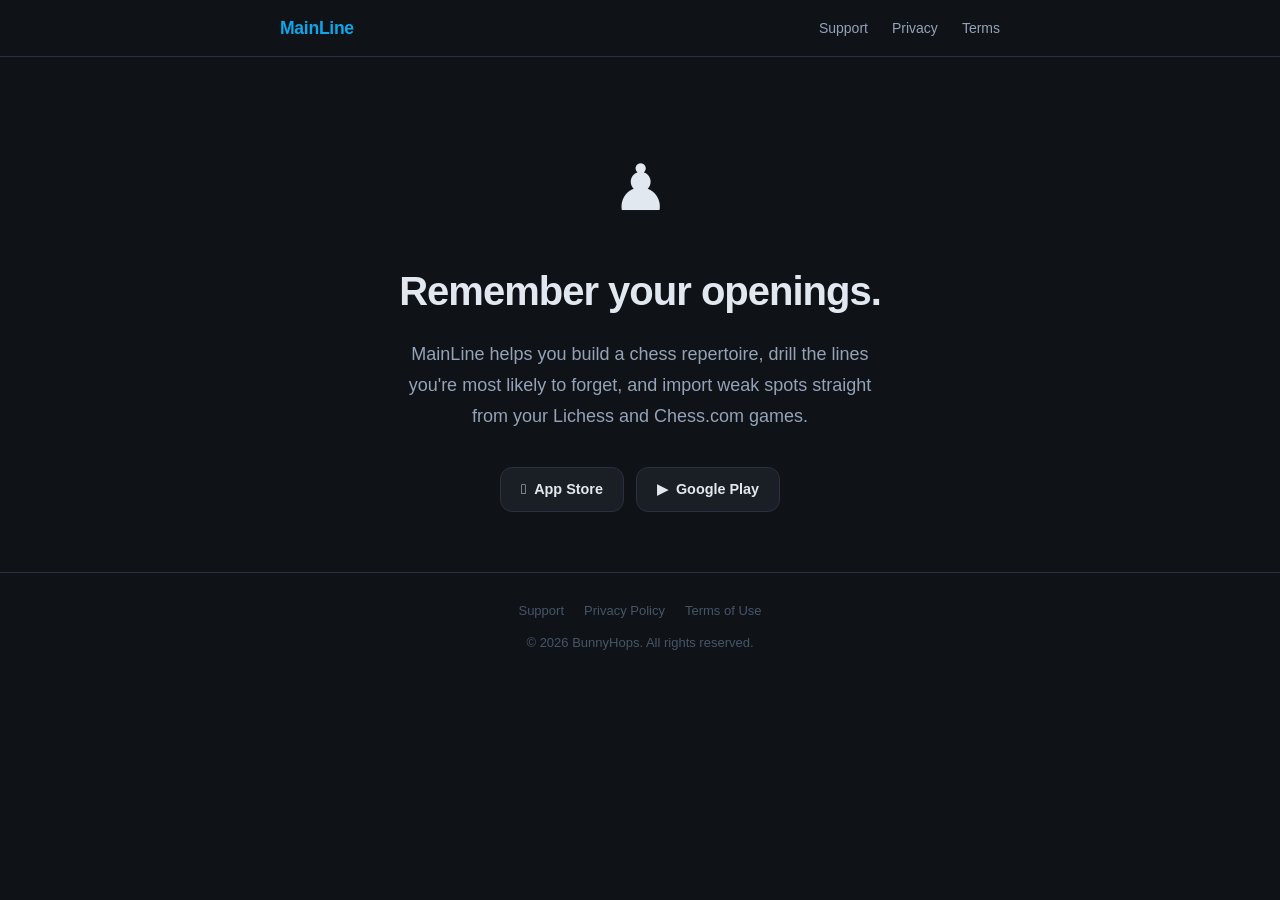
==== index.html @ b72d50e3 "Initial commit" ====
<!DOCTYPE html>
<html lang="en">
<head>
  <meta charset="UTF-8" />
  <meta name="viewport" content="width=device-width, initial-scale=1.0" />
  <title>MainLine — Chess Opening Trainer</title>
  <meta name="description" content="MainLine helps you remember chess openings faster. Build your repertoire, drill the lines you're most likely to forget, and import weak spots from your games." />
  <link rel="stylesheet" href="style.css" />
</head>
<body>

  <nav>
    <div class="nav-inner">
      <span class="nav-brand">MainLine</span>
      <ul class="nav-links">
        <li><a href="support/">Support</a></li>
        <li><a href="privacy/">Privacy</a></li>
        <li><a href="terms/">Terms</a></li>
      </ul>
    </div>
  </nav>

  <div class="hero">
    <span class="hero-icon">♟</span>
    <h1>Remember your openings.</h1>
    <p>MainLine helps you build a chess repertoire, drill the lines you're most likely to forget, and import weak spots straight from your Lichess and Chess.com games.</p>
    <div class="badge-row">
      <a class="badge-btn" href="https://apps.apple.com/app/id6738900856" target="_blank" rel="noopener">
        &#xf8ff;&nbsp; App Store
      </a>
      <a class="badge-btn" href="https://play.google.com/store/apps/details?id=com.benjamin.mainline" target="_blank" rel="noopener">
        ▶&nbsp; Google Play
      </a>
    </div>
  </div>

  <footer>
    <div class="footer-inner">
      <ul class="footer-links">
        <li><a href="support/">Support</a></li>
        <li><a href="privacy/">Privacy Policy</a></li>
        <li><a href="terms/">Terms of Use</a></li>
      </ul>
      <p class="footer-copy">&copy; 2026 BunnyHops. All rights reserved.</p>
    </div>
  </footer>

</body>
</html>
---- style.css ----
/* ── Reset & base ── */
*, *::before, *::after { box-sizing: border-box; margin: 0; padding: 0; }

:root {
  --bg:         #0f1216;
  --surface:    #1a1f26;
  --border:     #2a3040;
  --accent:     #0ea5e9;
  --text:       #e2e8f0;
  --text-sub:   #94a3b8;
  --text-muted: #475569;
  --radius:     12px;
  --max-w:      720px;
}

html { font-size: 16px; scroll-behavior: smooth; }

body {
  background: var(--bg);
  color: var(--text);
  font-family: -apple-system, BlinkMacSystemFont, 'Segoe UI', Helvetica, Arial, sans-serif;
  line-height: 1.6;
  -webkit-font-smoothing: antialiased;
}

a { color: var(--accent); text-decoration: none; }
a:hover { text-decoration: underline; }

/* ── Nav ── */
nav {
  border-bottom: 1px solid var(--border);
  padding: 0 24px;
}
.nav-inner {
  max-width: var(--max-w);
  margin: 0 auto;
  height: 56px;
  display: flex;
  align-items: center;
  justify-content: space-between;
}
.nav-brand {
  font-size: 1.1rem;
  font-weight: 700;
  color: var(--accent);
  letter-spacing: -0.3px;
}
.nav-links {
  display: flex;
  gap: 24px;
  list-style: none;
}
.nav-links a {
  color: var(--text-sub);
  font-size: 0.875rem;
}
.nav-links a:hover { color: var(--text); text-decoration: none; }

/* ── Page wrapper ── */
.page {
  max-width: var(--max-w);
  margin: 0 auto;
  padding: 48px 24px 80px;
}

/* ── Hero (index only) ── */
.hero {
  text-align: center;
  padding: 80px 24px 60px;
  max-width: var(--max-w);
  margin: 0 auto;
}
.hero-icon {
  font-size: 4rem;
  margin-bottom: 20px;
  display: block;
}
.hero h1 {
  font-size: 2.5rem;
  font-weight: 800;
  letter-spacing: -1px;
  color: var(--text);
  margin-bottom: 16px;
}
.hero p {
  font-size: 1.125rem;
  color: var(--text-sub);
  max-width: 480px;
  margin: 0 auto 36px;
  line-height: 1.7;
}
.badge-row {
  display: flex;
  gap: 12px;
  justify-content: center;
  flex-wrap: wrap;
}
.badge-btn {
  display: inline-flex;
  align-items: center;
  gap: 8px;
  background: var(--surface);
  border: 1px solid var(--border);
  border-radius: var(--radius);
  padding: 10px 20px;
  color: var(--text);
  font-size: 0.9rem;
  font-weight: 600;
  transition: border-color 0.15s, background 0.15s;
}
.badge-btn:hover { border-color: var(--accent); text-decoration: none; }

/* ── Legal / content pages ── */
.page-header {
  margin-bottom: 40px;
  padding-bottom: 24px;
  border-bottom: 1px solid var(--border);
}
.page-header h1 {
  font-size: 2rem;
  font-weight: 800;
  letter-spacing: -0.5px;
  margin-bottom: 8px;
}
.page-header .meta {
  color: var(--text-muted);
  font-size: 0.875rem;
}

.prose h2 {
  font-size: 1.125rem;
  font-weight: 700;
  color: var(--text);
  margin: 36px 0 10px;
}
.prose h3 {
  font-size: 1rem;
  font-weight: 600;
  color: var(--text-sub);
  margin: 24px 0 8px;
}
.prose p {
  color: var(--text-sub);
  margin-bottom: 14px;
  font-size: 0.9375rem;
}
.prose ul, .prose ol {
  color: var(--text-sub);
  padding-left: 20px;
  margin-bottom: 14px;
  font-size: 0.9375rem;
}
.prose li { margin-bottom: 6px; }
.prose a { color: var(--accent); }
.prose strong { color: var(--text); font-weight: 600; }

/* ── Support cards ── */
.support-grid {
  display: grid;
  gap: 16px;
  margin-top: 32px;
}
.support-card {
  background: var(--surface);
  border: 1px solid var(--border);
  border-radius: var(--radius);
  padding: 24px;
}
.support-card h3 {
  font-size: 1rem;
  font-weight: 700;
  color: var(--text);
  margin-bottom: 8px;
}
.support-card p {
  color: var(--text-sub);
  font-size: 0.9rem;
  margin-bottom: 14px;
}
.support-card a.btn {
  display: inline-block;
  background: var(--accent);
  color: #fff;
  font-weight: 700;
  font-size: 0.875rem;
  padding: 8px 18px;
  border-radius: 8px;
}
.support-card a.btn:hover { opacity: 0.9; text-decoration: none; }

/* ── Footer ── */
footer {
  border-top: 1px solid var(--border);
  padding: 24px;
  text-align: center;
}
.footer-inner {
  max-width: var(--max-w);
  margin: 0 auto;
  display: flex;
  flex-direction: column;
  align-items: center;
  gap: 10px;
}
.footer-links {
  display: flex;
  gap: 20px;
  list-style: none;
}
.footer-links a {
  color: var(--text-muted);
  font-size: 0.8125rem;
}
.footer-links a:hover { color: var(--text-sub); text-decoration: none; }
.footer-copy {
  color: var(--text-muted);
  font-size: 0.8125rem;
}

/* ── Responsive ── */
@media (max-width: 600px) {
  .hero h1 { font-size: 1.875rem; }
  .page { padding: 32px 16px 64px; }
  nav { padding: 0 16px; }
}
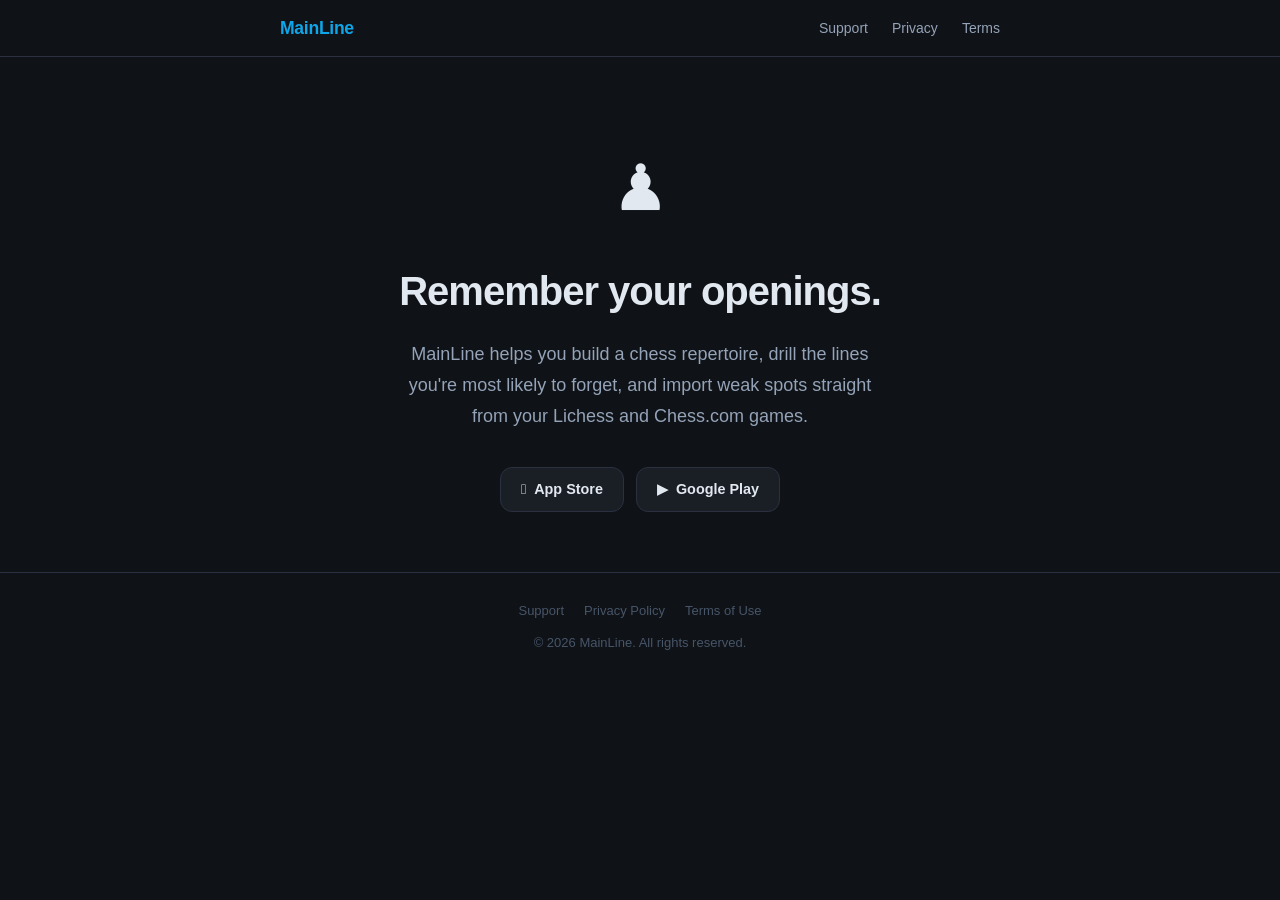
==== commit 885d14ce: "Improved copy" ====
--- a/index.html
+++ b/index.html
@@ -41,7 +41,7 @@
         <li><a href="privacy/">Privacy Policy</a></li>
         <li><a href="terms/">Terms of Use</a></li>
       </ul>
-      <p class="footer-copy">&copy; 2026 BunnyHops. All rights reserved.</p>
+      <p class="footer-copy">&copy; 2026 MainLine. All rights reserved.</p>
     </div>
   </footer>
 
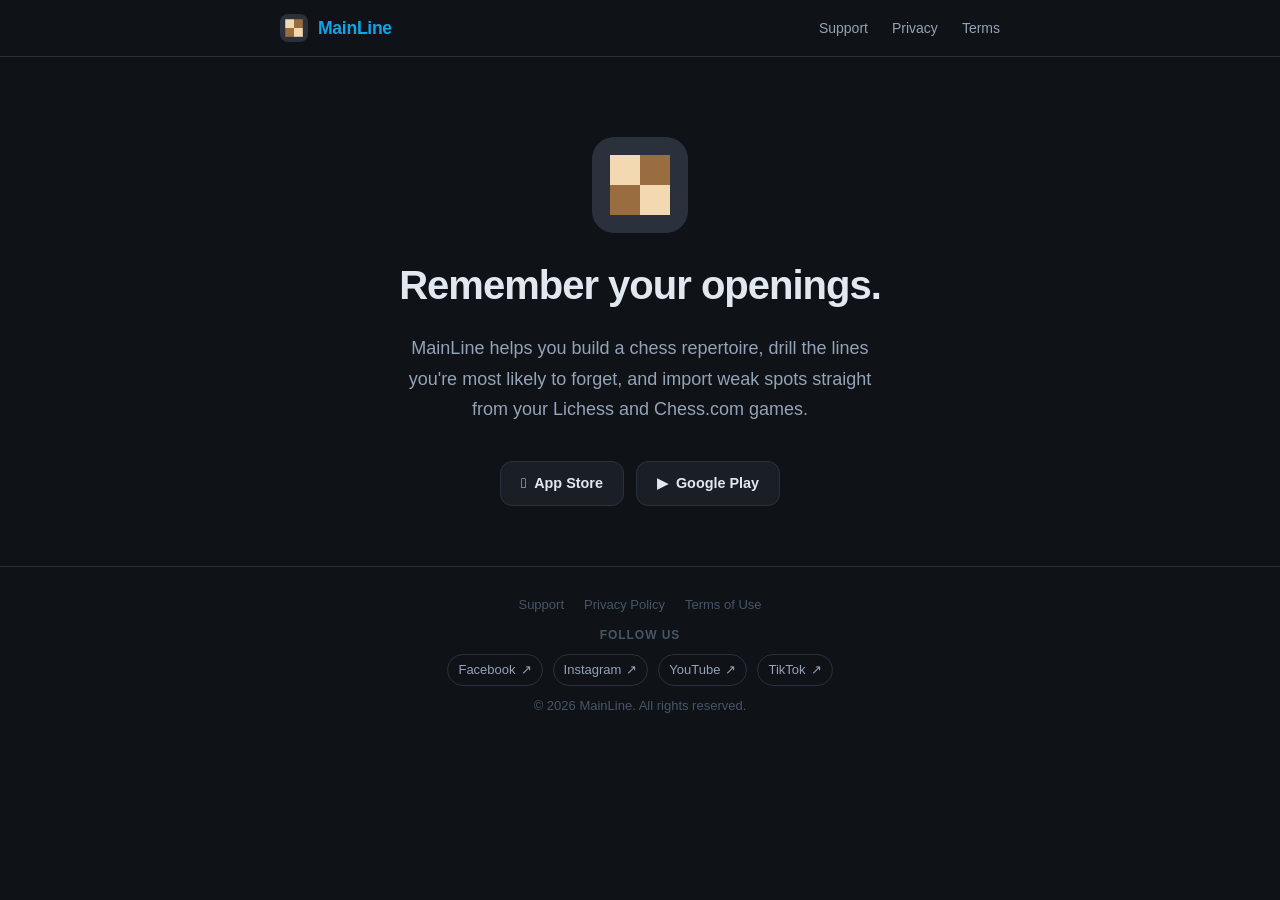
==== commit 372ad283: "Update terms of service + add socials" ====
--- a/index.html
+++ b/index.html
@@ -11,7 +11,10 @@
 
   <nav>
     <div class="nav-inner">
-      <span class="nav-brand">MainLine</span>
+      <a class="nav-brand" href="./">
+        <img src="assets/mainline-logo.png" alt="MainLine logo" />
+        <span>MainLine</span>
+      </a>
       <ul class="nav-links">
         <li><a href="support/">Support</a></li>
         <li><a href="privacy/">Privacy</a></li>
@@ -21,7 +24,7 @@
   </nav>
 
   <div class="hero">
-    <span class="hero-icon">♟</span>
+    <img class="hero-logo" src="assets/mainline-logo.png" alt="MainLine app logo" />
     <h1>Remember your openings.</h1>
     <p>MainLine helps you build a chess repertoire, drill the lines you're most likely to forget, and import weak spots straight from your Lichess and Chess.com games.</p>
     <div class="badge-row">
@@ -41,6 +44,15 @@
         <li><a href="privacy/">Privacy Policy</a></li>
         <li><a href="terms/">Terms of Use</a></li>
       </ul>
+      <div class="footer-social">
+        <p class="footer-social-label">Follow Us</p>
+        <ul class="footer-social-links">
+          <li><a href="https://www.facebook.com/profile.php?id=61575449865300" target="_blank" rel="noopener">Facebook <span aria-hidden="true">↗</span></a></li>
+          <li><a href="https://www.instagram.com/mainline_chess/" target="_blank" rel="noopener">Instagram <span aria-hidden="true">↗</span></a></li>
+          <li><a href="https://www.youtube.com/channel/UCPhpKKTEaLAzoLeM3a-cCpA" target="_blank" rel="noopener">YouTube <span aria-hidden="true">↗</span></a></li>
+          <li><a href="https://www.tiktok.com/@mainline_chess" target="_blank" rel="noopener">TikTok <span aria-hidden="true">↗</span></a></li>
+        </ul>
+      </div>
       <p class="footer-copy">&copy; 2026 MainLine. All rights reserved.</p>
     </div>
   </footer>
--- a/style.css
+++ b/style.css
@@ -40,11 +40,21 @@
   justify-content: space-between;
 }
 .nav-brand {
+  display: inline-flex;
+  align-items: center;
+  gap: 10px;
   font-size: 1.1rem;
   font-weight: 700;
   color: var(--accent);
   letter-spacing: -0.3px;
 }
+.nav-brand img {
+  width: 28px;
+  height: 28px;
+  border-radius: 8px;
+  display: block;
+}
+.nav-brand:hover { text-decoration: none; }
 .nav-links {
   display: flex;
   gap: 24px;
@@ -70,9 +80,11 @@
   max-width: var(--max-w);
   margin: 0 auto;
 }
-.hero-icon {
-  font-size: 4rem;
-  margin-bottom: 20px;
+.hero-logo {
+  width: 96px;
+  height: 96px;
+  border-radius: 22px;
+  margin: 0 auto 20px;
   display: block;
 }
 .hero h1 {
@@ -212,6 +224,42 @@
   font-size: 0.8125rem;
 }
 .footer-links a:hover { color: var(--text-sub); text-decoration: none; }
+.footer-social {
+  display: flex;
+  flex-direction: column;
+  align-items: center;
+  gap: 8px;
+}
+.footer-social-label {
+  color: var(--text-muted);
+  font-size: 0.75rem;
+  letter-spacing: 0.08em;
+  text-transform: uppercase;
+  font-weight: 600;
+}
+.footer-social-links {
+  display: flex;
+  gap: 10px;
+  list-style: none;
+  flex-wrap: wrap;
+  justify-content: center;
+}
+.footer-social-links a {
+  display: inline-flex;
+  align-items: center;
+  gap: 5px;
+  color: var(--text-sub);
+  font-size: 0.8125rem;
+  border: 1px solid var(--border);
+  border-radius: 999px;
+  padding: 5px 10px;
+  transition: border-color 0.15s, color 0.15s;
+}
+.footer-social-links a:hover {
+  color: var(--text);
+  border-color: var(--accent);
+  text-decoration: none;
+}
 .footer-copy {
   color: var(--text-muted);
   font-size: 0.8125rem;
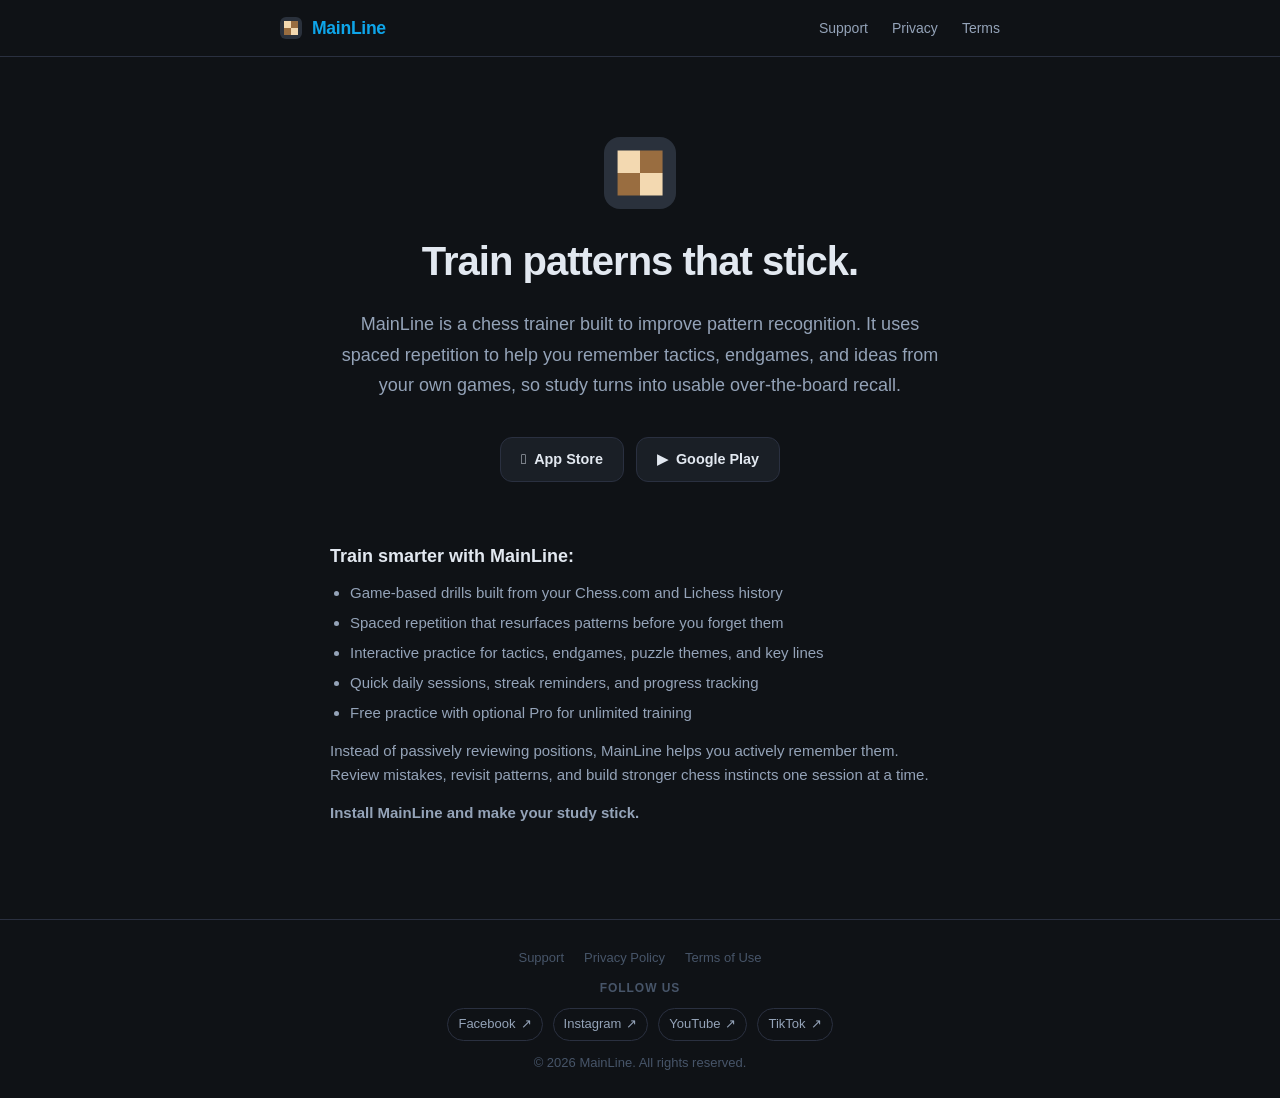
==== commit 87b66384: "changed copy" ====
--- a/index.html
+++ b/index.html
@@ -3,8 +3,8 @@
 <head>
   <meta charset="UTF-8" />
   <meta name="viewport" content="width=device-width, initial-scale=1.0" />
-  <title>MainLine — Chess Opening Trainer</title>
-  <meta name="description" content="MainLine helps you remember chess openings faster. Build your repertoire, drill the lines you're most likely to forget, and import weak spots from your games." />
+  <title>MainLine — Chess Pattern Trainer</title>
+  <meta name="description" content="MainLine is a chess trainer for pattern recognition. Use spaced repetition to remember tactics, endgames, and ideas from your own games." />
   <link rel="stylesheet" href="style.css" />
 </head>
 <body>
@@ -25,8 +25,8 @@
 
   <div class="hero">
     <img class="hero-logo" src="assets/mainline-logo.png" alt="MainLine app logo" />
-    <h1>Remember your openings.</h1>
-    <p>MainLine helps you build a chess repertoire, drill the lines you're most likely to forget, and import weak spots straight from your Lichess and Chess.com games.</p>
+    <h1>Train patterns that stick.</h1>
+    <p>MainLine is a chess trainer built to improve pattern recognition. It uses spaced repetition to help you remember tactics, endgames, and ideas from your own games, so study turns into usable over-the-board recall.</p>
     <div class="badge-row">
       <a class="badge-btn" href="https://apps.apple.com/app/id6738900856" target="_blank" rel="noopener">
         &#xf8ff;&nbsp; App Store
@@ -34,6 +34,21 @@
       <a class="badge-btn" href="https://play.google.com/store/apps/details?id=com.benjamin.mainline" target="_blank" rel="noopener">
         ▶&nbsp; Google Play
       </a>
+    </div>
+  </div>
+
+  <div class="page home-details">
+    <div class="prose">
+      <h2>Train smarter with MainLine:</h2>
+      <ul>
+        <li>Game-based drills built from your Chess.com and Lichess history</li>
+        <li>Spaced repetition that resurfaces patterns before you forget them</li>
+        <li>Interactive practice for tactics, endgames, puzzle themes, and key lines</li>
+        <li>Quick daily sessions, streak reminders, and progress tracking</li>
+        <li>Free practice with optional Pro for unlimited training</li>
+      </ul>
+      <p>Instead of passively reviewing positions, MainLine helps you actively remember them. Review mistakes, revisit patterns, and build stronger chess instincts one session at a time.</p>
+      <p class="home-cta">Install MainLine and make your study stick.</p>
     </div>
   </div>
 
--- a/style.css
+++ b/style.css
@@ -49,9 +49,9 @@
   letter-spacing: -0.3px;
 }
 .nav-brand img {
-  width: 28px;
-  height: 28px;
-  border-radius: 8px;
+  width: 22px;
+  height: 22px;
+  border-radius: 6px;
   display: block;
 }
 .nav-brand:hover { text-decoration: none; }
@@ -81,9 +81,9 @@
   margin: 0 auto;
 }
 .hero-logo {
-  width: 96px;
-  height: 96px;
-  border-radius: 22px;
+  width: 72px;
+  height: 72px;
+  border-radius: 16px;
   margin: 0 auto 20px;
   display: block;
 }
@@ -97,7 +97,7 @@
 .hero p {
   font-size: 1.125rem;
   color: var(--text-sub);
-  max-width: 480px;
+  max-width: 620px;
   margin: 0 auto 36px;
   line-height: 1.7;
 }
@@ -121,6 +121,20 @@
   transition: border-color 0.15s, background 0.15s;
 }
 .badge-btn:hover { border-color: var(--accent); text-decoration: none; }
+.home-details {
+  padding-top: 0;
+}
+.home-details .prose {
+  max-width: 620px;
+  margin: 0 auto;
+}
+.home-details .prose h2 {
+  margin-top: 0;
+}
+.home-cta {
+  color: var(--text);
+  font-weight: 700;
+}
 
 /* ── Legal / content pages ── */
 .page-header {
@@ -241,9 +255,15 @@
   display: flex;
   gap: 10px;
   list-style: none;
-  flex-wrap: wrap;
+  flex-wrap: nowrap;
   justify-content: center;
-}
+  overflow-x: auto;
+  max-width: 100%;
+  padding: 2px;
+  scrollbar-width: thin;
+  -webkit-overflow-scrolling: touch;
+}
+.footer-social-links li { flex: 0 0 auto; }
 .footer-social-links a {
   display: inline-flex;
   align-items: center;
@@ -268,6 +288,11 @@
 /* ── Responsive ── */
 @media (max-width: 600px) {
   .hero h1 { font-size: 1.875rem; }
+  .hero-logo {
+    width: 64px;
+    height: 64px;
+    border-radius: 14px;
+  }
   .page { padding: 32px 16px 64px; }
   nav { padding: 0 16px; }
 }
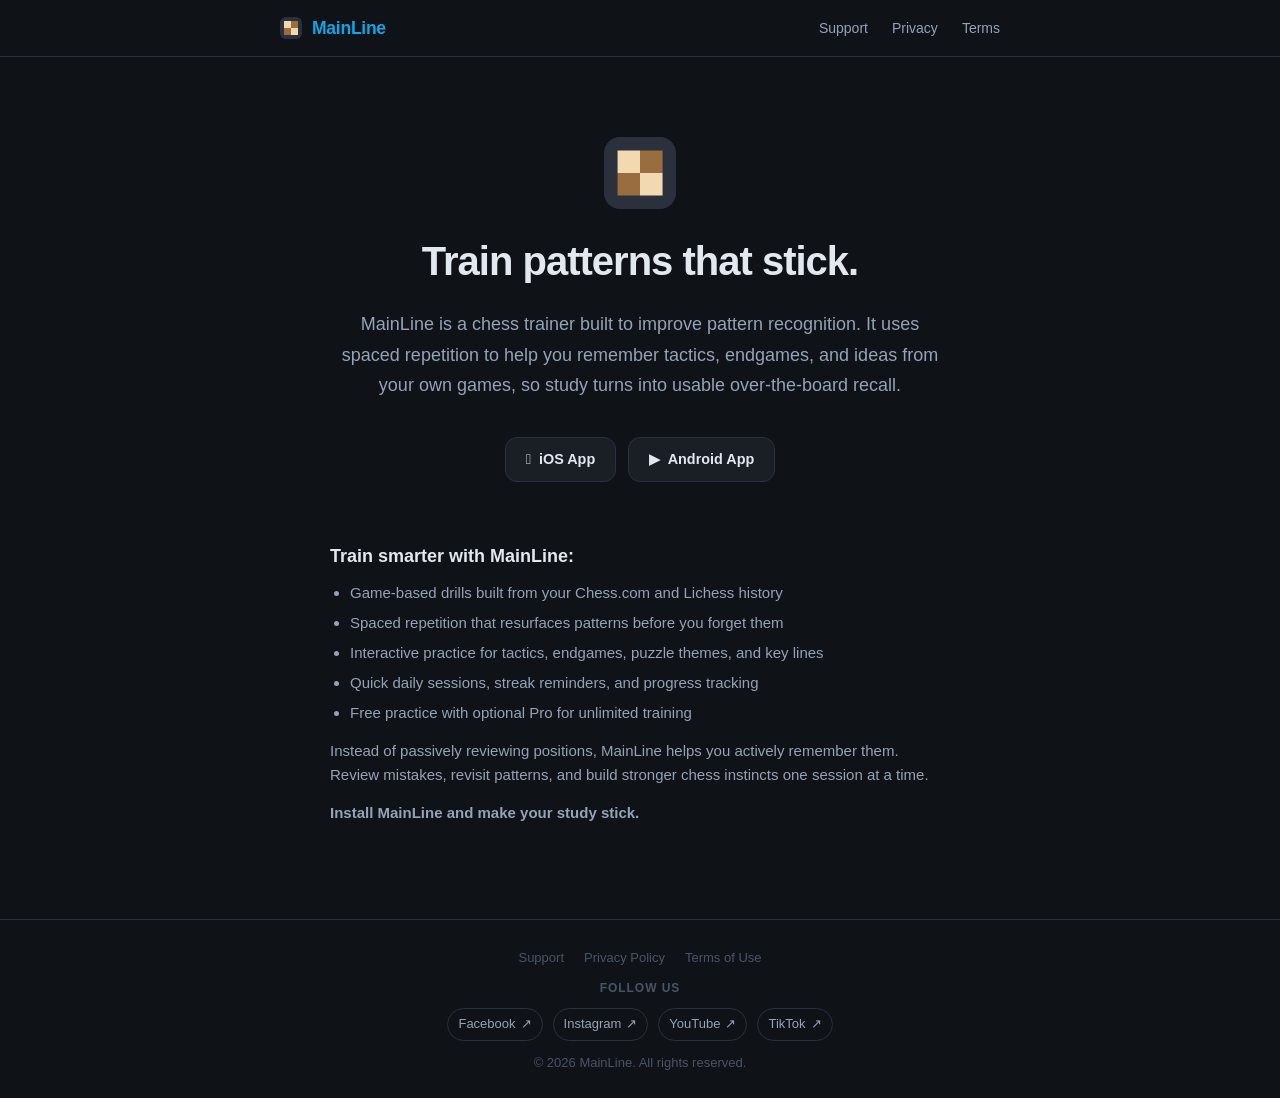
==== commit 802a72da: "update" ====
--- a/index.html
+++ b/index.html
@@ -28,11 +28,11 @@
     <h1>Train patterns that stick.</h1>
     <p>MainLine is a chess trainer built to improve pattern recognition. It uses spaced repetition to help you remember tactics, endgames, and ideas from your own games, so study turns into usable over-the-board recall.</p>
     <div class="badge-row">
-      <a class="badge-btn" href="https://apps.apple.com/app/id6738900856" target="_blank" rel="noopener">
-        &#xf8ff;&nbsp; App Store
+      <a class="badge-btn" href="https://apps.apple.com/app/apple-store/id6761091619?pt=128701087&amp;ct=app_share&amp;mt=8" target="_blank" rel="noopener">
+        &#xf8ff;&nbsp; iOS App
       </a>
-      <a class="badge-btn" href="https://play.google.com/store/apps/details?id=com.benjamin.mainline" target="_blank" rel="noopener">
-        ▶&nbsp; Google Play
+      <a class="badge-btn" href="https://play.google.com/store/apps/details?id=com.benjamin.mainline&amp;utm_source=app_share&amp;utm_campaign=share_feature" target="_blank" rel="noopener">
+        ▶&nbsp; Android App
       </a>
     </div>
   </div>
@@ -72,5 +72,6 @@
     </div>
   </footer>
 
+  <script src="assets/analytics.js"></script>
 </body>
 </html>
